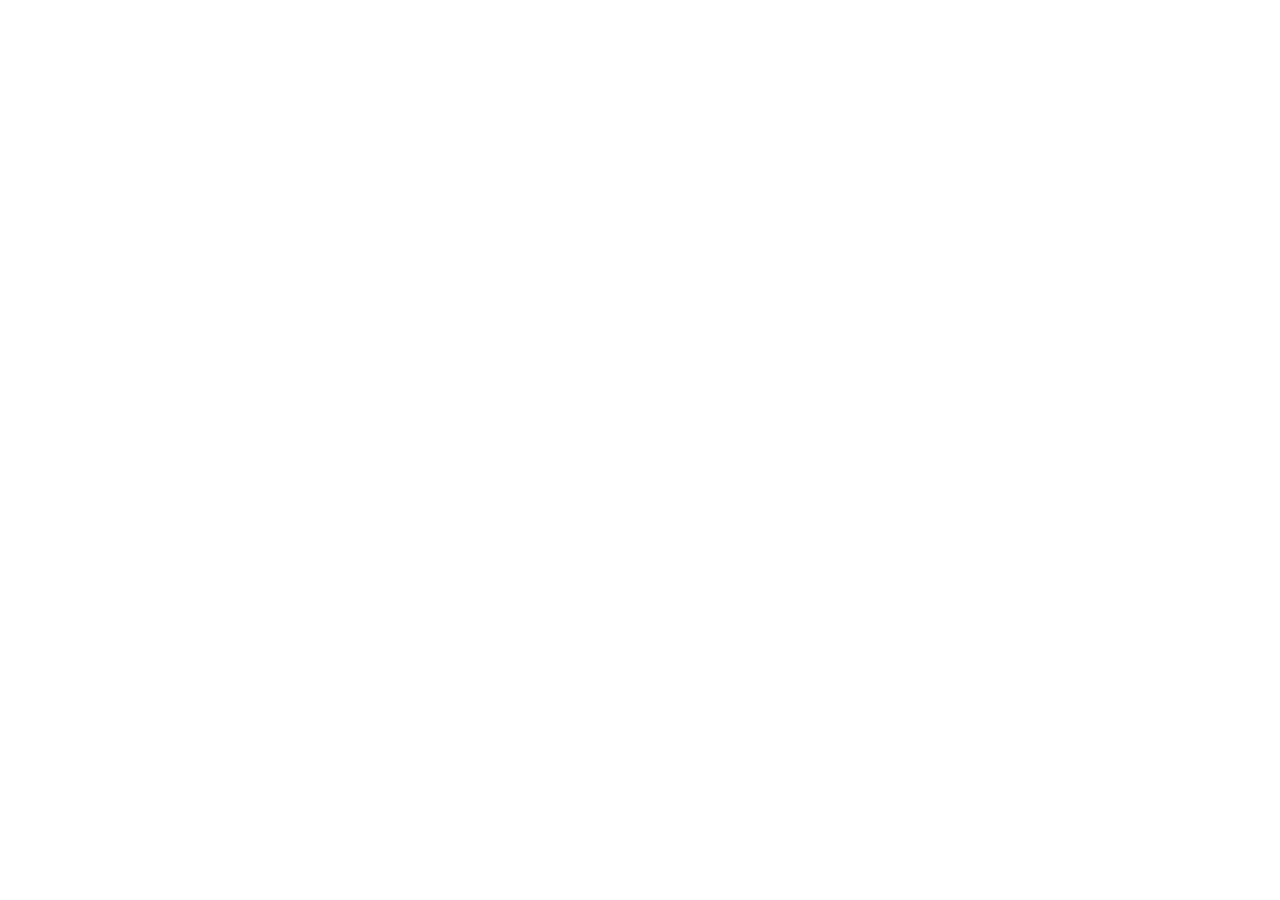
==== index.html @ cfd01f2a "いったんテスト" ====
<!doctype html><html lang="ja"><head><meta charset="utf-8"/><link rel="icon" href="/favicon.ico"/><meta name="viewport" content="width=device-width,initial-scale=1"/><meta name="theme-color" content="#000000"/><meta name="description" content="Web site created using create-react-app"/><link rel="apple-touch-icon" href="/logo192.png"/><link rel="manifest" href="/manifest.json"/><title>s20024's Portfolio</title><script defer="defer" src="/static/js/main.b7b68384.js"></script><link href="/static/css/main.58462fbc.css" rel="stylesheet"></head><body><noscript>You need to enable JavaScript to run this app.</noscript><div id="root"></div></body></html>
---- static/css/main.58462fbc.css ----
/*! normalize.css v8.0.1 | MIT License | github.com/necolas/normalize.css */html{-webkit-text-size-adjust:100%;line-height:1.15}body{margin:0}main{display:block}h1{font-size:2em;margin:.67em 0}hr{box-sizing:initial;height:0;overflow:visible}pre{font-family:monospace,monospace;font-size:1em}a{background-color:initial}abbr[title]{border-bottom:none;text-decoration:underline;-webkit-text-decoration:underline dotted;text-decoration:underline dotted}b,strong{font-weight:bolder}code,kbd,samp{font-family:monospace,monospace;font-size:1em}small{font-size:80%}sub,sup{font-size:75%;line-height:0;position:relative;vertical-align:initial}sub{bottom:-.25em}sup{top:-.5em}img{border-style:none}button,input,optgroup,select,textarea{font-family:inherit;font-size:100%;line-height:1.15;margin:0}button,input{overflow:visible}button,select{text-transform:none}[type=button],[type=reset],[type=submit],button{-webkit-appearance:button}[type=button]::-moz-focus-inner,[type=reset]::-moz-focus-inner,[type=submit]::-moz-focus-inner,button::-moz-focus-inner{border-style:none;padding:0}[type=button]:-moz-focusring,[type=reset]:-moz-focusring,[type=submit]:-moz-focusring,button:-moz-focusring{outline:1px dotted ButtonText}fieldset{padding:.35em .75em .625em}legend{box-sizing:border-box;color:inherit;display:table;max-width:100%;padding:0;white-space:normal}progress{vertical-align:initial}textarea{overflow:auto}[type=checkbox],[type=radio]{box-sizing:border-box;padding:0}[type=number]::-webkit-inner-spin-button,[type=number]::-webkit-outer-spin-button{height:auto}[type=search]{-webkit-appearance:textfield;outline-offset:-2px}[type=search]::-webkit-search-decoration{-webkit-appearance:none}::-webkit-file-upload-button{-webkit-appearance:button;font:inherit}details{display:block}summary{display:list-item}[hidden],template{display:none}
/*# sourceMappingURL=main.58462fbc.css.map*/
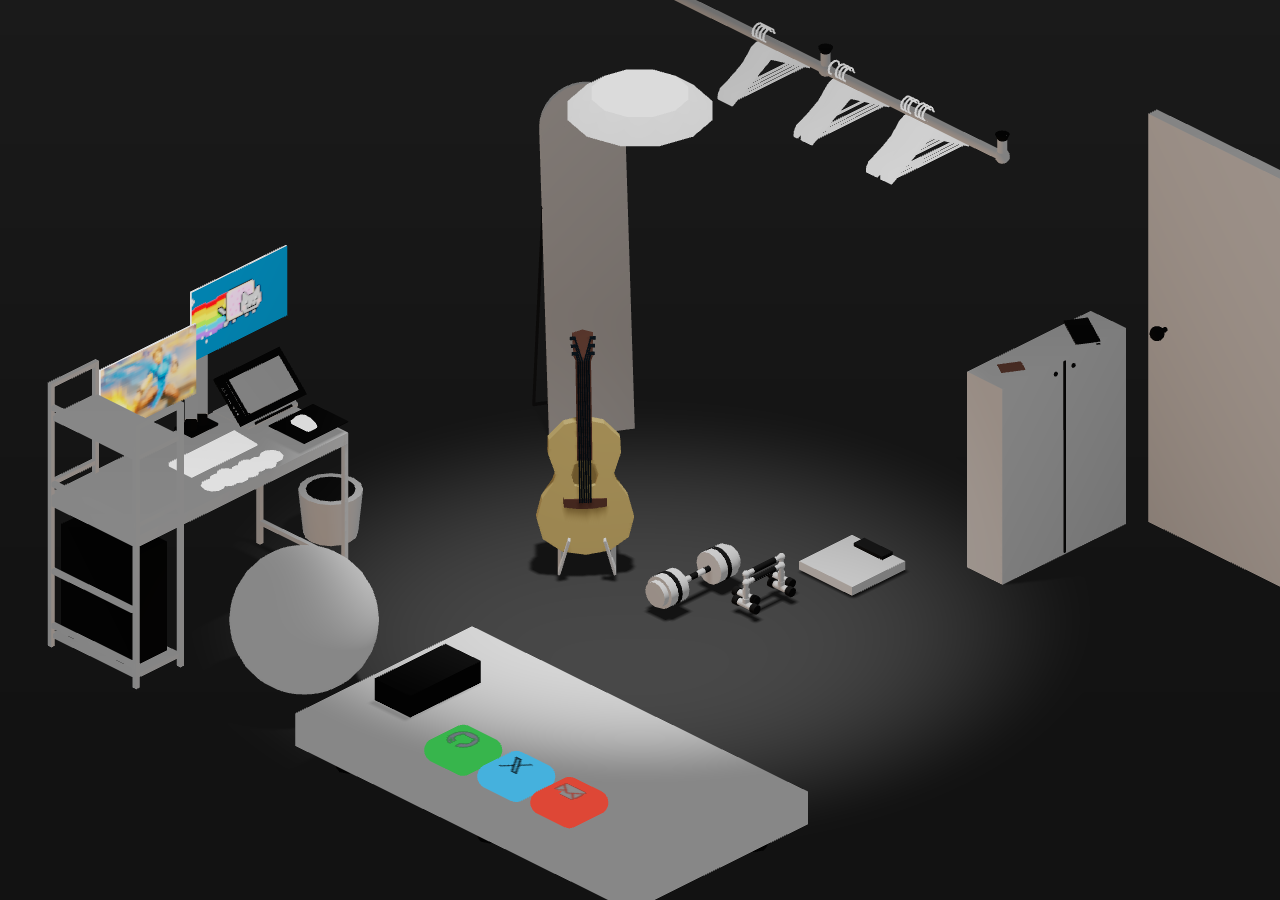
==== commit 45185e79: "v0.0.2" ====
--- a/index.html
+++ b/index.html
@@ -1 +1 @@
-<!doctype html><html lang="ja"><head><meta charset="utf-8"/><link rel="icon" href="/favicon.ico"/><meta name="viewport" content="width=device-width,initial-scale=1"/><meta name="theme-color" content="#000000"/><meta name="description" content="Web site created using create-react-app"/><link rel="apple-touch-icon" href="/logo192.png"/><link rel="manifest" href="/manifest.json"/><title>s20024's Portfolio</title><script defer="defer" src="/static/js/main.b7b68384.js"></script><link href="/static/css/main.58462fbc.css" rel="stylesheet"></head><body><noscript>You need to enable JavaScript to run this app.</noscript><div id="root"></div></body></html>+<!doctype html><html lang="ja"><head><meta charset="utf-8"/><link rel="icon" href="/favicon.ico"/><meta name="viewport" content="width=device-width,initial-scale=1"/><meta name="theme-color" content="#000000"/><meta name="description" content="Web site created using create-react-app"/><link rel="apple-touch-icon" href="/logo192.png"/><link rel="manifest" href="/manifest.json"/><title>s20024's Portfolio</title><script defer="defer" src="/static/js/main.1c55d659.js"></script><link href="/static/css/main.58462fbc.css" rel="stylesheet"></head><body><noscript>You need to enable JavaScript to run this app.</noscript><div id="root"></div></body></html>
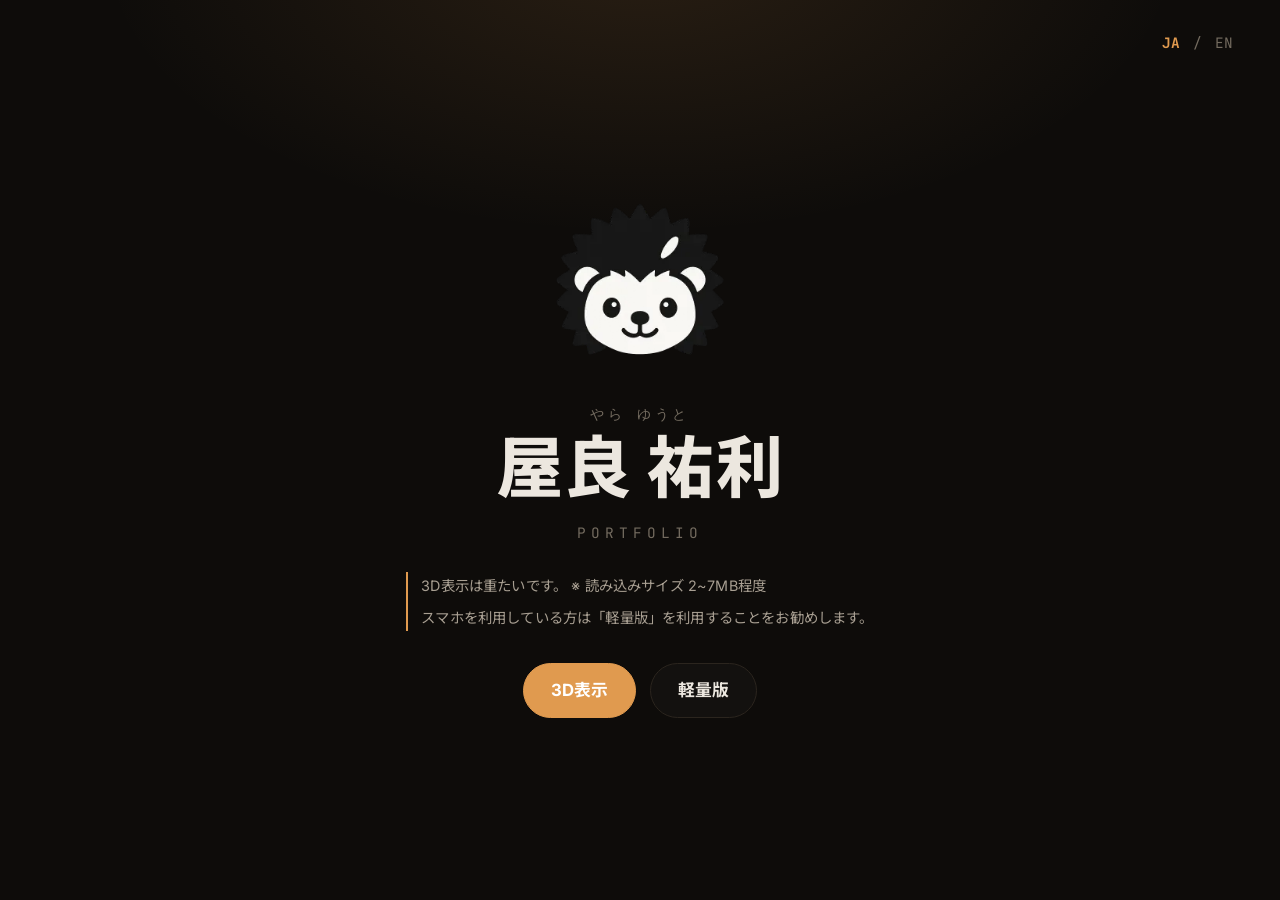
==== commit d52f19a2: "deploy: s20024/Portfolio2026@ee86e63b4f01a3f126284ee974b354e1cebd2ee0" ====
--- a/index.html
+++ b/index.html
@@ -1 +1,13 @@
-<!doctype html><html lang="ja"><head><meta charset="utf-8"/><link rel="icon" href="/favicon.ico"/><meta name="viewport" content="width=device-width,initial-scale=1"/><meta name="theme-color" content="#000000"/><meta name="description" content="Web site created using create-react-app"/><link rel="apple-touch-icon" href="/logo192.png"/><link rel="manifest" href="/manifest.json"/><title>s20024's Portfolio</title><script defer="defer" src="/static/js/main.1c55d659.js"></script><link href="/static/css/main.58462fbc.css" rel="stylesheet"></head><body><noscript>You need to enable JavaScript to run this app.</noscript><div id="root"></div></body></html>+<!DOCTYPE html><html lang="ja"><head><meta charset="utf-8"><meta name="viewport" content="width=device-width, initial-scale=1"><link rel="icon" type="image/x-icon" href="/favicon.ico"><meta name="generator" content="Astro v7.0.4"><script>(function(){const GA_MEASUREMENT_ID = "G-TSTMLZY6LG";
+
+  window.dataLayer = window.dataLayer || [];
+  function gtag() {
+    dataLayer.push(arguments);
+  }
+  gtag('js', new Date());
+  gtag('config', GA_MEASUREMENT_ID);
+})();</script><script async src="https://www.googletagmanager.com/gtag/js?id=G-TSTMLZY6LG"></script><link rel="preconnect" href="https://fonts.googleapis.com"><link rel="preconnect" href="https://fonts.gstatic.com" crossorigin><link rel="stylesheet" href="https://fonts.googleapis.com/css2?family=Inter:wght@400;500;600;700&family=JetBrains+Mono:wght@400;600&family=Noto+Sans+JP:wght@400;500;700;900&family=Klee+One:wght@400;600&family=Shippori+Mincho:wght@500;600;700&display=swap"><title>屋良 祐利｜Portfolio</title><meta name="description" content="プログラマー（実務）歴3年のフロントエンドエンジニア。Vue / Laravel を軸に、フロント・バック・インフラ提案まで横断して開発してきました。気になった技術は仕事外でもまず触って深掘りするタイプです。"><link rel="canonical" href="https://portfolio.s20024.com/"><link rel="alternate" hreflang="ja" href="https://portfolio.s20024.com/"><link rel="alternate" hreflang="en" href="https://portfolio.s20024.com/en/"><link rel="alternate" hreflang="x-default" href="https://portfolio.s20024.com/"><meta property="og:type" content="website"><meta property="og:title" content="屋良 祐利｜Portfolio"><meta property="og:description" content="プログラマー（実務）歴3年のフロントエンドエンジニア。Vue / Laravel を軸に、フロント・バック・インフラ提案まで横断して開発してきました。気になった技術は仕事外でもまず触って深掘りするタイプです。"><meta property="og:url" content="https://portfolio.s20024.com/"><meta property="og:locale" content="ja_JP"><meta property="og:locale:alternate" content="en_US"><meta name="twitter:card" content="summary_large_image"><script type="application/ld+json">{"@context":"https://schema.org","@type":"Person","name":"屋良 祐利","alternateName":"やら ゆうと","jobTitle":"Frontend / Fullstack Engineer","description":"プログラマー（実務）歴3年のフロントエンドエンジニア。Vue / Laravel を軸に、フロント・バック・インフラ提案まで横断して開発してきました。気になった技術は仕事外でもまず触って深掘りするタイプです。","url":"https://portfolio.s20024.com/","sameAs":["https://github.com/s20024","https://x.com/s20024itcollege"],"knowsAbout":["Webバックエンド開発","クラウドインフラ","AI/LLM ツール活用"]}</script><link rel="stylesheet" href="/_astro/Layout.CjSPL-6r.css"><style>.gate[data-astro-cid-ba372snk]{--surface:#ffffff05;z-index:30;padding:var(--gutter);color:var(--text);background:radial-gradient(900px 480px at 50% -6%, color-mix(in srgb, var(--accent) 13%, transparent), transparent 60%), var(--bg);transition:opacity .5s var(--ease), visibility .5s var(--ease);display:grid;position:fixed;inset:0;overflow-y:auto}.gate__avatar[data-astro-cid-ba372snk]{justify-content:center;margin-bottom:1.5rem;display:flex}.gate__icon[data-astro-cid-ba372snk]{width:150px;height:150px}@media (width>=768px){.gate__icon[data-astro-cid-ba372snk]{width:200px;height:200px}}.gate--hidden[data-astro-cid-ba372snk]{opacity:0;visibility:hidden;pointer-events:none}.gate__lang[data-astro-cid-ba372snk]{top:clamp(1rem,3vw,1.75rem);right:var(--gutter);font-family:var(--font-mono);font-size:var(--step--1);align-items:center;gap:.4rem;display:flex;position:fixed}.gate__langbtn[data-astro-cid-ba372snk]{color:var(--text-faint);transition:color .2s var(--ease);border-radius:6px;padding:.2em .45em}.gate__langbtn[data-astro-cid-ba372snk]:hover{color:var(--text-muted)}.gate__langbtn[data-astro-cid-ba372snk].is-active{color:var(--accent);font-weight:700}.gate__langsep[data-astro-cid-ba372snk]{color:var(--text-faint)}.gate__inner[data-astro-cid-ba372snk]{text-align:center;max-width:580px;margin:auto}.gate__kicker[data-astro-cid-ba372snk]{font-family:var(--font-mono);font-size:var(--step--1);letter-spacing:.34em;color:var(--text-faint);margin-top:1rem}.gate__name[data-astro-cid-ba372snk]{font-size:var(--step-4);letter-spacing:.02em;font-weight:800;line-height:1.1}.gate__kana[data-astro-cid-ba372snk]{font-family:var(--font-mono);font-size:var(--step--1);letter-spacing:.24em;color:var(--text-faint);margin-bottom:.55rem;font-weight:400;display:block}.gate__note[data-astro-cid-ba372snk]{text-align:left;border-left:2px solid var(--accent);font-size:var(--step--1);margin-top:1.7rem;padding-left:.9em;line-height:1.9}.gate__note[data-astro-cid-ba372snk] p[data-astro-cid-ba372snk]+p[data-astro-cid-ba372snk]{margin-top:.3em}.gate__choices[data-astro-cid-ba372snk]{flex-wrap:wrap;justify-content:center;align-items:center;gap:.9rem;margin-top:2rem;display:flex}.gate__choice[data-astro-cid-ba372snk]{border:1px solid var(--border);background:var(--surface);color:inherit;cursor:pointer;font:inherit;font-size:var(--step-0);transition:border-color .2s var(--ease), transform .2s var(--ease);border-radius:999px;justify-content:center;align-items:center;padding:.72em 1.6em;font-weight:700;display:inline-flex}.gate__choice[data-astro-cid-ba372snk]:hover{border-color:var(--accent);transform:translateY(-2px)}.gate__choice--primary[data-astro-cid-ba372snk]{border-color:var(--accent);background:var(--accent);color:#fff}@media (width<=480px){.gate__choices[data-astro-cid-ba372snk]{flex-direction:column;gap:.75rem}.gate__choice[data-astro-cid-ba372snk]{width:100%;max-width:300px}}@media (pointer:coarse){.gate__choice--light[data-astro-cid-ba372snk]{border-color:var(--accent);background:var(--accent);color:#fff;order:-1}.gate__choice--3d[data-astro-cid-ba372snk]{border-color:var(--border);background:var(--surface);color:inherit}}@media (height<=500px) and (orientation:landscape){.gate[data-astro-cid-ba372snk]{padding-block:.75rem}.gate__icon[data-astro-cid-ba372snk]{width:88px;height:88px}.gate__avatar[data-astro-cid-ba372snk]{margin-bottom:.5rem}.gate__name[data-astro-cid-ba372snk]{font-size:var(--step-3)}.gate__kana[data-astro-cid-ba372snk]{margin-bottom:.3rem}.gate__kicker[data-astro-cid-ba372snk]{margin-top:.3rem}.gate__note[data-astro-cid-ba372snk]{margin-top:.85rem;line-height:1.6}.gate__choices[data-astro-cid-ba372snk]{margin-top:.85rem}}
+</style><link rel="stylesheet" href="/_astro/DeskExperience.DOPMoVwW.css"><style>._hint_agoml_4{z-index:90;text-align:center;background:radial-gradient(560px 300px at 50% -6%, color-mix(in srgb, var(--accent) 13%, transparent), transparent 60%), var(--bg);color:var(--text-muted);flex-direction:column;justify-content:center;align-items:center;gap:20px;padding:24px;font-family:Noto Sans JP,-apple-system,Segoe UI,Hiragino Kaku Gothic ProN,sans-serif;display:none;position:fixed;inset:0}@media (pointer:coarse) and (orientation:portrait){._hint_agoml_4{display:flex}}._hint__phone_agoml_35{width:128px;height:128px;color:var(--accent);animation:2.8s cubic-bezier(.45,0,.2,1) infinite _deskrotate-turn_agoml_1}._hint__text_agoml_42{color:var(--text);font-size:14px;line-height:1.9}._hint__dismiss_agoml_48{border:1px solid var(--border);color:var(--text-muted);font:inherit;cursor:pointer;background:0 0;border-radius:999px;margin-top:4px;padding:.55em 1.4em;font-size:12px}@keyframes _deskrotate-turn_agoml_1{0%{opacity:0;transform:rotate(0)}10%{opacity:1;transform:rotate(0)}25%{transform:rotate(0)}50%{transform:rotate(-90deg)}85%{opacity:1;transform:rotate(-90deg)}to{opacity:0;transform:rotate(-90deg)}}@media (prefers-reduced-motion:reduce){._hint__phone_agoml_35{animation:none;transform:rotate(-90deg)}}
+._loading_fiyn3_4{z-index:80;background:var(--bg);color:var(--text-faint);opacity:1;flex-direction:column;justify-content:center;align-items:center;gap:22px;font-family:Noto Sans JP,-apple-system,Segoe UI,Hiragino Kaku Gothic ProN,sans-serif;transition:opacity .4s;display:flex;position:fixed;inset:0}._loading--exiting_fiyn3_26{opacity:0}._icon_fiyn3_31{width:150px;height:150px;animation:2.8s ease-in-out infinite _deskloading-breathe_fiyn3_1}@media (width>=768px){._icon_fiyn3_31{width:200px;height:200px}}._label_fiyn3_44{letter-spacing:.34em;text-transform:uppercase;color:var(--text-faint);font-size:12px;font-weight:700}._bar_fiyn3_52{background:var(--border);border-radius:2px;width:220px;height:2px;position:relative;overflow:hidden}._bar__fill_fiyn3_60{background:var(--accent);will-change:width;border-radius:2px;height:100%}._pct_fiyn3_69{letter-spacing:.1em;color:var(--text-muted);font-variant-numeric:tabular-nums;font-size:11px}@keyframes _deskloading-breathe_fiyn3_1{0%,to{opacity:1;transform:scale(1)}50%{opacity:.85;transform:scale(1.04)}}@media (prefers-reduced-motion:reduce){._icon_fiyn3_31{animation:none}}
+</style><link rel="stylesheet" href="/_astro/VSCode.BHbr7WfM.css"><link rel="stylesheet" href="/_astro/iPad.CfVfkF3E.css"><style>._phone_5zxvj_5{color:#fff;background:#000;width:100%;height:100%;font-family:-apple-system,SF Pro Text,Segoe UI,Zen Kaku Gothic New,Noto Sans JP,sans-serif;position:relative;overflow:hidden;container-type:size}._phone__notch_5zxvj_17{z-index:3;background:#000;border-radius:99cqmin;width:34cqmin;height:3.4cqmin;position:absolute;top:1.6cqmin;left:50%;transform:translate(-50%);box-shadow:0 0 0 .26cqmin #1c1c1e}._phone__statusbar_5zxvj_29{z-index:2;justify-content:space-between;align-items:center;padding:0 6.5cqmin;font-size:3cqmin;font-weight:600;display:flex;position:absolute;top:2.1cqmin;left:0;right:0}._phone__clock_5zxvj_42{font-variant-numeric:tabular-nums;letter-spacing:.03em}._phone__glyphs_5zxvj_46{opacity:.92;align-items:center;gap:1.7cqmin;display:flex}._phone__staticon_5zxvj_52{width:auto;height:3cqmin;display:block}._phone__scroll_5zxvj_59{flex-direction:column;padding:18.5cqmin 5.1cqmin 6cqmin;display:flex;position:absolute;inset:0;overflow-y:auto}._phone__title_5zxvj_69{letter-spacing:-.02em;color:#fff;margin:0;font-size:8.7cqmin;font-weight:800}._phone__card_5zxvj_78{background:#1c1c1e;border-radius:3.6cqmin;align-items:center;gap:4.1cqmin;margin-top:5.6cqmin;padding:4.6cqmin;display:flex}._phone__avatar_5zxvj_87{object-fit:cover;border-radius:50%;flex:none;width:18.5cqmin;height:18.5cqmin}._phone__whois_5zxvj_94{min-width:0}._phone__name_5zxvj_97{color:#fff;font-size:5.1cqmin;font-weight:700}._phone__id_5zxvj_102{color:#8a8a8e;margin-top:.8cqmin;font-size:3.3cqmin}._phone__sect_5zxvj_108{letter-spacing:.04em;text-transform:uppercase;color:#8a8a8e;margin-top:7.2cqmin;padding:0 4.1cqmin 2cqmin;font-size:3.3cqmin}._phone__group_5zxvj_118{background:#1c1c1e;border-radius:3.6cqmin;overflow:hidden}._phone__row_5zxvj_123{color:inherit;align-items:center;gap:3.6cqmin;padding:3.6cqmin 4.1cqmin;text-decoration:none;transition:background .15s;display:flex;position:relative}._phone__row_5zxvj_123:hover{background:#2c2c2e}._phone__row_5zxvj_123+._phone__row_5zxvj_123:before{content:"";background:#2c2c2e;height:.26cqmin;position:absolute;top:0;left:15.9cqmin;right:0}._phone__rowicon_5zxvj_146{background:#fff;border-radius:2.1cqmin;flex:none;justify-content:center;align-items:center;width:8.2cqmin;height:8.2cqmin;display:flex}._phone__rowlabel_5zxvj_156{color:#fff;white-space:nowrap;font-size:4.1cqmin}._phone__rowdetail_5zxvj_161{text-overflow:ellipsis;white-space:nowrap;color:#8a8a8e;min-width:0;margin-left:auto;font-size:3.3cqmin;overflow:hidden}._phone__rowchevron_5zxvj_170{color:#48484c;flex:none;font-size:4.1cqmin}._phone__about_5zxvj_177{white-space:pre-line;color:#d0d0d4;background:#1c1c1e;border-radius:3.6cqmin;padding:4.1cqmin;font-size:3.6cqmin;line-height:1.8}._phone__foot_5zxvj_188{text-align:center;color:#5c5c62;margin:auto 0 0;padding-top:6cqmin;font-size:3.1cqmin}._phone__indicator_5zxvj_197{z-index:3;background:#ffffff80;border-radius:99cqmin;width:30cqmin;height:1cqmin;position:absolute;bottom:1.6cqmin;left:50%;transform:translate(-50%)}
+</style></head><body><style>astro-island,astro-slot,astro-static-slot{display:contents}</style><script>(()=>{var e=async t=>{await(await t())()};(self.Astro||(self.Astro={})).only=e;window.dispatchEvent(new Event("astro:only"));})();</script><script>(()=>{var g=Object.defineProperty;var w=(c,s,d)=>s in c?g(c,s,{enumerable:!0,configurable:!0,writable:!0,value:d}):c[s]=d;var l=(c,s,d)=>w(c,typeof s!="symbol"?s+"":s,d);var E=new Set(["__proto__","constructor","prototype"]);{let c={0:t=>y(t),1:t=>d(t),2:t=>new RegExp(t),3:t=>new Date(t),4:t=>new Map(d(t)),5:t=>new Set(d(t)),6:t=>BigInt(t),7:t=>new URL(t),8:t=>new Uint8Array(t),9:t=>new Uint16Array(t),10:t=>new Uint32Array(t),11:t=>Number.POSITIVE_INFINITY*t},s=t=>{let[p,e]=t;return p in c?c[p](e):void 0},d=t=>t.map(s),y=t=>typeof t!="object"||t===null?t:Object.fromEntries(Object.entries(t).map(([p,e])=>[p,s(e)]));class f extends HTMLElement{constructor(){super(...arguments);l(this,"Component");l(this,"hydrator");l(this,"hydrate",async()=>{var b;if(!this.hydrator||!this.isConnected)return;let e=(b=this.parentElement)==null?void 0:b.closest("astro-island[ssr]");if(e){e.addEventListener("astro:hydrate",this.hydrate,{once:!0});return}let n=this.querySelectorAll("astro-slot"),r={},i=this.querySelectorAll("template[data-astro-template]");for(let o of i){let a=o.closest(this.tagName);a!=null&&a.isSameNode(this)&&(r[o.getAttribute("data-astro-template")||"default"]=o.innerHTML,o.remove())}for(let o of n){let a=o.closest(this.tagName);a!=null&&a.isSameNode(this)&&(r[o.getAttribute("name")||"default"]=o.innerHTML)}let u;try{u=this.hasAttribute("props")?y(JSON.parse(this.getAttribute("props"))):{}}catch(o){let a=this.getAttribute("component-url")||"<unknown>",v=this.getAttribute("component-export");throw v&&(a+=` (export ${v})`),console.error(`[hydrate] Error parsing props for component ${a}`,this.getAttribute("props"),o),o}let h;await this.hydrator(this)(this.Component,u,r,{client:this.getAttribute("client")}),this.removeAttribute("ssr"),this.dispatchEvent(new CustomEvent("astro:hydrate"))});l(this,"unmount",()=>{this.isConnected||this.dispatchEvent(new CustomEvent("astro:unmount"))})}disconnectedCallback(){document.removeEventListener("astro:after-swap",this.unmount),document.addEventListener("astro:after-swap",this.unmount,{once:!0})}connectedCallback(){if(!this.hasAttribute("await-children")||document.readyState==="interactive"||document.readyState==="complete")this.childrenConnectedCallback();else{let e=()=>{document.removeEventListener("DOMContentLoaded",e),n.disconnect(),this.childrenConnectedCallback()},n=new MutationObserver(()=>{var r;((r=this.lastChild)==null?void 0:r.nodeType)===Node.COMMENT_NODE&&this.lastChild.nodeValue==="astro:end"&&(this.lastChild.remove(),e())});n.observe(this,{childList:!0}),document.addEventListener("DOMContentLoaded",e)}}async childrenConnectedCallback(){let e=this.getAttribute("before-hydration-url");e&&await import(e),this.start()}getRetryImportUrl(e){let n=new URL(e,document.baseURI),r=`astro-retry=${Date.now()}`,i=n.hash.replace(/^#/,"");return n.hash=i?`${i}&${r}`:r,n.toString()}async importWithRetry(e){try{return await import(e)}catch(n){return await new Promise(r=>setTimeout(r,1e3)),import(this.getRetryImportUrl(e))}}handleHydrationError(e){let n=this.getAttribute("component-url"),r=new CustomEvent("astro:hydration-error",{cancelable:!0,bubbles:!0,composed:!0,detail:{error:e,componentUrl:n}});this.dispatchEvent(r)&&console.error(`[astro-island] Error hydrating ${n}`,e)}async start(){let e=JSON.parse(this.getAttribute("opts")),n=this.getAttribute("client");if(Astro[n]===void 0){window.addEventListener(`astro:${n}`,()=>this.start(),{once:!0});return}try{await Astro[n](async()=>{let r=this.getAttribute("renderer-url");try{let[i,{default:u}]=await Promise.all([this.importWithRetry(this.getAttribute("component-url")),r?this.importWithRetry(r):Promise.resolve({default:()=>()=>{}})]),h=this.getAttribute("component-export")||"default";if(h.includes(".")){this.Component=i;for(let m of h.split(".")){if(E.has(m)||!this.Component||typeof this.Component!="object"&&typeof this.Component!="function"||!Object.hasOwn(this.Component,m))throw new Error(`Invalid component export path: ${h}`);this.Component=this.Component[m]}}else{if(E.has(h))throw new Error(`Invalid component export path: ${h}`);this.Component=i[h]}return this.hydrator=u,this.hydrate}catch(i){return this.handleHydrationError(i),()=>{}}},e,this)}catch(r){this.handleHydrationError(r)}}attributeChangedCallback(){this.hydrate()}}l(f,"observedAttributes",["props"]),customElements.get("astro-island")||customElements.define("astro-island",f)}})();</script><astro-island uid="Z5MbS9" component-url="/_astro/DeskLauncher.BhEnQc1e.js" component-export="default" renderer-url="/_astro/client.DJ-LzH56.js" props="{&quot;locale&quot;:[0,&quot;ja&quot;],&quot;data-astro-cid-ba372snk&quot;:[0,true]}" ssr client="only" opts="{&quot;name&quot;:&quot;DeskLauncher&quot;,&quot;value&quot;:&quot;react&quot;}"></astro-island><div class="gate" role="dialog" aria-modal="true" aria-label="表示方法の選択" data-astro-cid-ba372snk><nav class="gate__lang" aria-label="言語 / Language" data-astro-cid-ba372snk><a class="gate__langbtn is-active" href="/" aria-current="true" data-astro-cid-ba372snk>JA</a><span class="gate__langsep" aria-hidden="true" data-astro-cid-ba372snk>/</span><a class="gate__langbtn" href="/en/" data-astro-cid-ba372snk>EN</a></nav><div class="gate__inner" data-astro-cid-ba372snk><div class="gate__avatar" aria-hidden="true" data-astro-cid-ba372snk><img class="gate__icon" src="/images/profile@256.webp" srcset="/images/profile@256.webp 256w, /images/profile@512.webp 512w" sizes="((max-height: 500px) and (orientation: landscape)) 88px, (min-width: 768px) 200px, 150px" alt="" width="150" height="150" data-astro-cid-ba372snk></div><h1 class="gate__name" data-astro-cid-ba372snk><span class="gate__kana" data-astro-cid-ba372snk>やら ゆうと</span>屋良 祐利</h1><p class="gate__kicker" data-astro-cid-ba372snk>PORTFOLIO</p><div class="gate__note muted" data-astro-cid-ba372snk><p data-astro-cid-ba372snk>3D表示は重たいです。 ※ 読み込みサイズ 2~7MB程度</p><p data-astro-cid-ba372snk>スマホを利用している方は「軽量版」を利用することをお勧めします。</p></div><div class="gate__choices" data-astro-cid-ba372snk><button type="button" class="gate__choice gate__choice--3d gate__choice--primary" data-action="enter3d" data-astro-cid-ba372snk>3D表示</button><a class="gate__choice gate__choice--light" href="/light/" data-astro-cid-ba372snk>軽量版</a></div></div></div><script type="module">var e=document.querySelector(`.gate`),t=document.querySelector(`[data-action="enter3d"]`);t?.addEventListener(`click`,()=>{t.disabled=!0,e?.classList.add(`gate--hidden`),window.deskEnterRequested=!0,window.dispatchEvent(new CustomEvent(`desk:enter`))});</script></body></html>
--- a/_astro/Layout.CjSPL-6r.css
+++ b/_astro/Layout.CjSPL-6r.css
@@ -0,0 +1 @@
+:root{--bg:#0e0c0a;--bg-elev:#14110e;--surface:#191512;--surface-2:#211c17;--border:#2b251e;--border-strong:#443a2c;--text:#ece7df;--text-muted:#a89f92;--text-faint:#736b5f;--accent:#e09a4f;--accent-soft:#f0bd80;--accent-contrast:#14100a;--accent-glow:#e09a4f59;--ok:#a9c47e;--font-sans:"Inter", system-ui, -apple-system, "Segoe UI", "Hiragino Kaku Gothic ProN", "Noto Sans JP", sans-serif;--font-mono:"JetBrains Mono", ui-monospace, "SFMono-Regular", "Cascadia Code", monospace;--font-serif:"Shippori Mincho", "Hiragino Mincho ProN", "Yu Mincho", serif;--step--1:clamp(.8rem, .75rem + .2vw, .9rem);--step-0:clamp(.95rem, .9rem + .25vw, 1.05rem);--step-1:clamp(1.15rem, 1.05rem + .5vw, 1.35rem);--step-2:clamp(1.4rem, 1.2rem + 1vw, 1.9rem);--step-3:clamp(1.9rem, 1.5rem + 2vw, 2.8rem);--step-4:clamp(2.6rem, 1.9rem + 3.4vw, 4.2rem);--container:1080px;--gutter:clamp(1.1rem, 4vw, 2.5rem);--section-gap:clamp(4rem, 9vw, 7rem);--radius:14px;--radius-sm:9px;--radius-lg:22px;--shadow:0 10px 30px -12px #0009;--shadow-glow:0 0 0 1px var(--border), 0 18px 40px -20px var(--accent-glow);--ease:cubic-bezier(.22, 1, .36, 1)}*,:before,:after{box-sizing:border-box}*{margin:0}html{scroll-behavior:smooth;-webkit-text-size-adjust:100%}body{background:var(--bg);min-height:100vh;color:var(--text);font-family:var(--font-sans);font-size:var(--step-0);letter-spacing:.01em;-webkit-font-smoothing:antialiased;text-rendering:optimizelegibility;line-height:1.7}img,picture,canvas,svg{max-width:100%;display:block}a{color:inherit;text-decoration:none}h1,h2,h3,h4{letter-spacing:-.01em;font-weight:700;line-height:1.2}:focus-visible{outline:2px solid var(--accent);outline-offset:3px;border-radius:4px}::selection{background:var(--accent);color:var(--accent-contrast)}:root{scrollbar-width:thin;scrollbar-color:var(--border-strong) transparent}::-webkit-scrollbar{width:8px;height:8px}::-webkit-scrollbar-thumb{background:var(--border-strong);border-radius:4px}::-webkit-scrollbar-thumb:hover{background:color-mix(in srgb, var(--accent) 45%, var(--border-strong))}::-webkit-scrollbar-track{background:0 0}@media (prefers-reduced-motion:reduce){html{scroll-behavior:auto}*,:before,:after{transition-duration:.001ms!important;animation-duration:.001ms!important}}.container{width:100%;max-width:var(--container);padding-inline:var(--gutter);margin-inline:auto}.section{padding-block:var(--section-gap)}main>.section+.section{border-top:1px solid var(--border)}.section__cols{grid-template-columns:auto 1fr;align-items:stretch;column-gap:clamp(1.75rem,6vw,4.5rem);display:grid}.section__head{flex-direction:column;align-items:center;gap:1rem;display:flex}.section__index{font-family:var(--font-serif);font-size:var(--step--1);color:var(--accent);letter-spacing:0}.section__title{writing-mode:vertical-rl;font-family:var(--font-serif);font-weight:600;font-size:var(--step-2);letter-spacing:.32em;line-height:1}.section__head:after{content:"";background:linear-gradient(to bottom, color-mix(in srgb, var(--accent) 70%, transparent), transparent);flex:1;width:1px;min-height:2.5rem}main>.section:nth-child(2n) .section__cols{grid-template-columns:1fr auto}main>.section:nth-child(2n) .section__head{order:2}@media (width<=640px){.section__cols{display:block}.section__head{flex-direction:row;align-items:center;margin-bottom:1.7rem}.section__title{writing-mode:horizontal-tb;letter-spacing:.22em}.section__head:after{background:linear-gradient(to right, color-mix(in srgb, var(--accent) 70%, transparent), transparent);width:auto;height:1px;min-height:0}}.eyebrow{font-family:var(--font-mono);font-size:var(--step--1);letter-spacing:.15em;text-transform:uppercase;color:var(--accent)}.muted{color:var(--text-muted)}.minihead:before{content:"";background:var(--accent);vertical-align:middle;width:1.1em;height:1px;margin-right:.6em;display:inline-block}.card{background:var(--surface);border:1px solid var(--border);border-radius:var(--radius);transition:border-color .3s var(--ease), transform .3s var(--ease), box-shadow .3s var(--ease);padding:clamp(1.1rem,3vw,1.6rem)}.card:hover{border-color:var(--border-strong);box-shadow:var(--shadow);transform:translateY(-3px)}.tag{font-size:var(--step--1);color:var(--accent-soft);border:1px solid color-mix(in srgb, var(--accent) 40%, var(--border));white-space:nowrap;border-radius:2px;align-items:center;gap:.35em;padding:.18em .65em;display:inline-flex}.btn{font-weight:600;font-size:var(--step-0);border-radius:var(--radius-sm);border:1px solid var(--border-strong);color:var(--text);background:var(--surface);cursor:pointer;transition:transform .2s var(--ease), border-color .2s var(--ease), background .2s var(--ease);align-items:center;gap:.5em;padding:.7em 1.3em;display:inline-flex}.btn:hover{border-color:var(--accent);transform:translateY(-2px)}.btn--primary{background:var(--accent);border-color:var(--accent);color:var(--accent-contrast)}.btn--primary:hover{box-shadow:0 12px 30px -12px var(--accent-glow)}
--- a/_astro/DeskExperience.DOPMoVwW.css
+++ b/_astro/DeskExperience.DOPMoVwW.css
@@ -0,0 +1 @@
+._hero_thza8_1{border-bottom:1px solid var(--border);background:radial-gradient(900px 480px at 50% -10%, color-mix(in srgb, var(--accent) 10%, transparent), transparent 60%);padding-block:clamp(4rem,10vw,7rem) clamp(3rem,8vw,5.5rem)}._hero__inner_thza8_11{text-align:center;flex-direction:column;align-items:center;display:flex}._hero__icon_thza8_19{width:150px;height:150px;margin-bottom:1.4rem}@media (width>=768px){._hero__icon_thza8_19{width:200px;height:200px}}._hero__name_thza8_32{font-family:var(--font-serif);font-weight:600;font-size:var(--step-4);letter-spacing:.06em;line-height:1.15}._hero__kana_thza8_40{font-family:var(--font-mono);font-size:var(--step--1);letter-spacing:.24em;color:var(--text-faint);margin-bottom:.6rem;font-weight:400;display:block}._hero__kicker_thza8_50{font-family:var(--font-mono);font-size:var(--step--1);letter-spacing:.34em;color:var(--accent-soft);margin-top:.9rem}._hero__cta_thza8_58{flex-wrap:wrap;justify-content:center;gap:.8rem;margin-top:2.2rem;display:flex}._about_18kgs_1{flex-direction:column;gap:clamp(2rem,5vw,2.8rem);display:flex}._about__summary_18kgs_7{font-size:var(--step-1);word-break:auto-phrase;line-height:2.1}._about__cols_18kgs_13{grid-template-columns:1fr 1fr;gap:clamp(1.6rem,4vw,3rem);display:grid}._about__subtitle_18kgs_19{font-family:var(--font-serif);font-weight:600;font-size:var(--step-0);letter-spacing:.18em;color:var(--text-muted);margin-bottom:1.1rem}._about__list_18kgs_28{flex-direction:column;gap:1.15rem;margin:0;padding:0;list-style:none;display:flex}._about__list_18kgs_28 li{border-left:1px solid color-mix(in srgb, var(--accent) 55%, var(--border-strong));flex-direction:column;gap:.25rem;padding-left:1.1rem;display:flex}._about__item-title_18kgs_45{font-weight:600}._about__item-note_18kgs_49{font-size:var(--step--1);line-height:1.9}._about__item-note--hand_18kgs_55{font-family:"Klee One", var(--font-sans)}@media (width<=700px){._about__cols_18kgs_13{grid-template-columns:1fr}}._skills__groups_jges5_2{flex-direction:column;gap:clamp(1.6rem,4vw,2.2rem);display:flex}._skills__label_jges5_8{font-family:var(--font-serif);font-weight:600;font-size:var(--step-0);letter-spacing:.14em;color:var(--text-muted);margin-bottom:.7rem}._skills__icons_jges5_17{flex-wrap:wrap;align-items:center;gap:.9rem;margin:0;padding:0;list-style:none;display:flex}._skills__icon_jges5_17{opacity:.92;width:auto;height:30px;display:block}._skills__icons--casual_jges5_34 ._skills__icon_jges5_17{height:20px}._skills__icon_jges5_17._is-dark_jges5_39{filter:invert(.92)}._skills__icon_jges5_17._is-dim_jges5_43{filter:drop-shadow(0 0 2px #ece7df8c)drop-shadow(0 0 6px #ece7df4d)}._skills__casual_jges5_47{flex-wrap:wrap;align-items:center;gap:.6rem;margin-top:.65rem;display:flex}._skills__casual-label_jges5_55{font-size:var(--step--1);color:var(--text-faint)}._skills__learning_jges5_60{border-top:1px solid var(--border);margin-top:2.4rem;padding-top:1.8rem}._skills__learning-title_jges5_66{font-family:var(--font-serif);font-weight:600;font-size:var(--step-0);letter-spacing:.18em;color:var(--text-muted);margin-bottom:1rem}._skills__learning-list_jges5_75{flex-wrap:wrap;gap:.5rem;padding:0;list-style:none;display:flex}._timeline_d3nd3_1{flex-direction:column;gap:clamp(2rem,5vw,2.8rem);margin:0;padding:0;list-style:none;display:flex}._timeline__item_d3nd3_11{border-left:1px solid color-mix(in srgb, var(--accent) 55%, var(--border-strong));padding-left:1.6rem}._timeline__meta_d3nd3_16{flex-wrap:wrap;align-items:baseline;gap:.9rem;display:flex}._timeline__period_d3nd3_23{font-family:var(--font-serif);font-size:var(--step-0);letter-spacing:.06em;color:var(--accent-soft)}._timeline__type_d3nd3_30{font-size:var(--step--1);color:var(--text-faint)}._timeline__role_d3nd3_35{font-family:var(--font-serif);font-weight:600;font-size:var(--step-1);letter-spacing:.03em;margin-top:.5rem}._timeline__desc_d3nd3_43{margin-top:.8rem;line-height:2}._education_d3nd3_48{border-top:1px solid var(--border);margin-top:3rem;padding-top:1.9rem}._education__title_d3nd3_54{font-family:var(--font-serif);font-weight:600;font-size:var(--step-0);letter-spacing:.18em;color:var(--text-muted);margin-bottom:1.1rem}._education__item_d3nd3_63{border-left:1px solid color-mix(in srgb, var(--accent) 55%, var(--border-strong));padding-left:1.6rem}._education__type_d3nd3_68{font-size:var(--step--1);color:var(--text-faint)}._education__name_d3nd3_73{font-family:var(--font-serif);font-size:var(--step-0);letter-spacing:.03em;margin:.4rem 0}._education__desc_d3nd3_80{font-size:var(--step--1);line-height:1.9}._works_1uddo_1{flex-direction:column;display:flex}._work_1uddo_1{padding-block:clamp(1.6rem,4vw,2.2rem)}._work_1uddo_1+._work_1uddo_1{border-top:1px solid var(--border)}._work--imaged_1uddo_16{grid-template-columns:minmax(0,1fr) minmax(240px,380px);align-items:start;gap:clamp(1.4rem,4vw,2.6rem);display:grid}._work__media_1uddo_23{border:1px solid var(--border);display:block}._work__shot_1uddo_28{filter:brightness(.92)saturate(.95);width:100%;height:auto;transition:filter .25s var(--ease);display:block}._work__media_1uddo_23:hover ._work__shot_1uddo_28{filter:brightness()saturate()}@media (width<=760px){._work--imaged_1uddo_16{display:block}._work__media_1uddo_23{margin-top:1.1rem}}._work__title_1uddo_52{flex-wrap:wrap;align-items:center;gap:.5rem 1rem;display:flex}._work__name_1uddo_59{font-family:var(--font-serif);font-weight:600;font-size:var(--step-2);letter-spacing:.03em}._work__desc_1uddo_66{margin-top:.7rem;line-height:2}._work__note_1uddo_71{font-size:var(--step--1);color:var(--text-faint);margin-top:.5rem}._work__endpoint_1uddo_78{font-size:var(--step--1);color:var(--text-faint);flex-direction:column;align-items:flex-start;gap:.25rem;margin-top:.7rem;display:flex}._work__endpoint-url_1uddo_88{font-family:var(--font-mono);color:var(--accent-soft);border:1px solid var(--border);user-select:all;word-break:break-all;border-radius:2px;padding:.25em .6em;font-size:.8rem}._work__tech_1uddo_101{flex-wrap:wrap;align-items:center;gap:.7rem;padding:0;list-style:none;display:flex}._work__tech-icon_1uddo_110{opacity:.9;width:auto;height:22px;display:block}._work__tech-icon_1uddo_110._is-dark_1uddo_118{filter:invert(.92)}._work__tech-icon_1uddo_110._is-dim_1uddo_123{filter:drop-shadow(0 0 2px #ece7df8c)drop-shadow(0 0 6px #ece7df4d)}._work__links_1uddo_127{gap:1.4rem;margin-top:1rem;display:flex}._work__link_1uddo_127{font-weight:600;font-size:var(--step--1);color:var(--accent-soft);border-bottom:1px solid color-mix(in srgb, var(--accent) 45%, transparent);transition:color .2s var(--ease), border-color .2s var(--ease);padding-bottom:.15em}._work__link_1uddo_127:hover{color:var(--accent);border-color:var(--accent)}._junks__intro_1v7ve_1{flex-wrap:wrap;align-items:baseline;gap:1rem 1.6rem;margin-bottom:1.6rem;display:flex}._junks__lead_1v7ve_10{font-family:"Klee One", var(--font-sans);color:var(--text-muted)}._junks__repo_1v7ve_15{font-family:var(--font-mono);font-size:var(--step--1);color:var(--accent-soft);transition:color .2s var(--ease)}._junks__repo_1v7ve_15:hover{color:var(--accent)}._junks__list_1v7ve_26{grid-template-columns:repeat(2,1fr);column-gap:clamp(1.5rem,4vw,3rem);margin:0;padding:0;list-style:none;display:grid}._junk_1v7ve_1{border-bottom:1px dotted color-mix(in srgb, var(--accent) 40%, var(--border-strong));transition:background .2s var(--ease);flex-direction:column;gap:.3rem;padding-block:.95rem;display:flex}._junk--imaged_1v7ve_45{grid-template-columns:118px 1fr;align-items:start;gap:.95rem;display:grid}._junk__thumb_1v7ve_52{aspect-ratio:16/9;object-fit:cover;border:1px solid var(--border);filter:brightness(.92)saturate(.95);width:100%;height:auto;transition:filter .25s var(--ease)}._junk_1v7ve_1:hover ._junk__thumb_1v7ve_52{filter:brightness()saturate()}._junk__text_1v7ve_66{flex-direction:column;gap:.3rem;display:flex}._junk_1v7ve_1:hover ._junk__name_1v7ve_72{color:var(--accent)}._junk__name_1v7ve_72{font-family:var(--font-serif);font-weight:600;font-size:var(--step-0);letter-spacing:.03em;color:var(--accent-soft);transition:color .2s var(--ease)}._junk__desc_1v7ve_85{font-size:var(--step--1);line-height:1.9}._junk__title_1v7ve_91{flex-wrap:wrap;align-items:center;gap:.25rem .6rem;display:flex}._junk__tech_1v7ve_98{flex-wrap:wrap;align-items:center;gap:.45rem;display:inline-flex}._junk__tech-icon_1v7ve_105{opacity:.9;width:auto;height:16px;display:block}._junk__tech-icon_1v7ve_105._is-dark_1v7ve_112{filter:invert(.92)}._junk__tech-icon_1v7ve_105._is-dim_1v7ve_116{filter:drop-shadow(0 0 2px #ece7df8c)drop-shadow(0 0 6px #ece7df4d)}@media (width<=700px){._junks__list_1v7ve_26{grid-template-columns:1fr}}._back-link_1diqj_1{top:clamp(.9rem,3vw,1.5rem);left:var(--gutter);z-index:20;font-family:var(--font-mono);font-size:var(--step--1);color:var(--accent-soft);border:1px solid var(--border);background:color-mix(in srgb, var(--bg) 55%, transparent);backdrop-filter:blur(6px);transition:color .2s var(--ease), border-color .2s var(--ease);border-radius:999px;padding:.4em .9em;position:fixed}._back-link_1diqj_1:hover{color:var(--accent);border-color:var(--accent)}
--- a/_astro/VSCode.BHbr7WfM.css
+++ b/_astro/VSCode.BHbr7WfM.css
@@ -0,0 +1 @@
+._titlebar_3o61e_5{user-select:none;background:#3c3c3c;border-bottom:1px solid #252526;flex:none;align-items:center;height:30px;display:flex;position:relative}._titlebar__left_3o61e_16{z-index:1;align-items:center;height:100%;display:flex}._titlebar__logo_3o61e_23{align-items:center;padding:0 8px 0 10px;display:flex}._titlebar__menu_3o61e_29{color:#ccc;cursor:default;white-space:nowrap;align-items:center;height:100%;padding:0 8px;font-size:12px;display:flex}._titlebar__menu_3o61e_29:hover{background:#ffffff14}._titlebar__spacer_3o61e_43{flex:1}._titlebar__controls_3o61e_47{z-index:1;align-items:stretch;height:100%;display:flex}._titlebar__caption_3o61e_55{color:#ccc;cursor:default;justify-content:center;align-items:center;width:46px;height:100%;display:flex}._titlebar__caption_3o61e_55:hover{background:#ffffff1a}._titlebar__caption--close_3o61e_67:hover{color:#fff;background:#e81123}._titlebar__title_3o61e_73{text-align:center;color:#ccc;pointer-events:none;font-size:12px;position:absolute;left:0;right:0}._editor_w6kqg_4{flex-direction:column;flex:1;min-width:0;min-height:0;display:flex}._editor__tabs_w6kqg_13{background:#252526;flex:none;align-items:stretch;height:36px;display:flex;overflow-x:auto}._editor__tab_w6kqg_13{cursor:pointer;white-space:nowrap;color:#969696;background:#2d2d2d;border-right:1px solid #1a1a1a;align-items:center;gap:8px;padding:0 15px;display:flex}._editor__tab--active_w6kqg_32{color:#fff;background:#1e1e1e;box-shadow:inset 0 2px #0a84ff}._editor__breadcrumb_w6kqg_39{color:#9d9d9d;background:#1e1e1e;border-bottom:1px solid #252526;flex:none;align-items:center;height:26px;padding:0 18px;font-size:12px;display:flex}._editor__split_w6kqg_52{background:#1e1e1e;flex:1;min-height:0;display:flex}._editor__source_w6kqg_59{background:#1e1e1e;min-width:0;overflow:auto}._editor__sash_w6kqg_64{cursor:ew-resize;z-index:20;background:#1e1e1e;flex:none;justify-content:center;align-items:stretch;width:7px;display:flex}._editor__sash-line_w6kqg_74{background:#2b2b2b;width:1px}._editor__sash-line--active_w6kqg_78{background:#007fd4}._editor__preview-pane_w6kqg_81{background:#1e1e1e;flex:1 1 0;min-width:0;overflow:auto}._editor__preview_w6kqg_81{color:#cfcfcf;-webkit-font-smoothing:antialiased;max-width:820px;padding:16px 30px 40px;font-size:14px}._editor__preview_w6kqg_81 h1,._editor__preview_w6kqg_81 h2,._editor__preview_w6kqg_81 h3,._editor__preview_w6kqg_81 h4,._editor__preview_w6kqg_81 h5,._editor__preview_w6kqg_81 h6{color:#fff;margin:18px 0 10px;font-weight:700;line-height:1.3}._editor__preview_w6kqg_81 h1{border-bottom:1px solid #333;padding-bottom:6px;font-size:1.6em}._editor__preview_w6kqg_81 h2{border-bottom:1px solid #333;padding-bottom:6px;font-size:1.28em}._editor__preview_w6kqg_81 h3{font-size:1.08em}._editor__preview_w6kqg_81 p{margin:9px 0;line-height:1.75}._editor__preview_w6kqg_81 ul,._editor__preview_w6kqg_81 ol{margin:8px 0;padding-left:22px}._editor__preview_w6kqg_81 li{margin:4px 0;line-height:1.65}._editor__preview_w6kqg_81 blockquote{color:#b6b6b6;border-left:3px solid #4daafc;margin:11px 0;padding:5px 14px}._editor__preview_w6kqg_81 blockquote p{margin:2px 0}._editor__preview_w6kqg_81 hr{border:none;border-top:1px solid #333;margin:18px 0}._editor__preview_w6kqg_81 a{color:#4daafc;text-decoration:none}._editor__preview_w6kqg_81 a:hover{text-decoration:underline}._editor__preview_w6kqg_81 strong{color:#fff}._editor__preview_w6kqg_81 img{border-radius:6px;max-width:100%}._editor__preview_w6kqg_81 code{color:#ce9178;background:#2d2d2d;border-radius:4px;padding:1px 6px;font-family:SF Mono,Menlo,Cascadia Code,Consolas,DejaVu Sans Mono,monospace;font-size:.92em}._editor__preview_w6kqg_81 pre{background:#252526;border:1px solid #333;border-radius:6px;margin:12px 0;padding:12px 14px;overflow-x:auto}._editor__preview_w6kqg_81 pre code{color:#d4d4d4;background:0 0;padding:0;font-size:13px}._editor__preview_w6kqg_81 table{border-collapse:collapse;margin:12px 0;display:block;overflow-x:auto}._editor__preview_w6kqg_81 th,._editor__preview_w6kqg_81 td{border:1px solid #3c3c3c;padding:6px 12px}._editor__preview_w6kqg_81 th{color:#fff;background:#252526}._terminal_12ot6_4{background:var(--t-bg,#1e1e1e);min-height:0;color:var(--t-fg,#ccc);flex-direction:column;flex:1;font-family:SF Mono,Menlo,Cascadia Code,Consolas,DejaVu Sans Mono,monospace;font-size:15px;line-height:1.5;display:flex}._terminal__body_12ot6_16{cursor:text;-webkit-font-smoothing:antialiased;flex-direction:column;flex:1;padding:8px 14px 12px;display:flex;overflow-y:auto}._terminal__line_12ot6_29{white-space:pre-wrap;word-break:break-word}._terminal__chips_12ot6_35{flex-wrap:wrap;align-items:center;gap:8px;margin:9px 0 6px;display:flex}._terminal__chips-label_12ot6_42{color:var(--t-grey);margin-right:2px}._terminal__chip_12ot6_35{cursor:pointer;border:1px solid var(--t-accent);color:var(--t-accent);border-radius:999px;padding:4px 12px;font-size:.9em}._terminal__prompt-line_12ot6_57{flex-wrap:wrap;align-items:flex-start;display:flex}._terminal__prompt-line--chat_12ot6_62{border-top:1px solid var(--t-border);border-bottom:1px solid var(--t-border);margin:auto -14px 0;padding:9px 14px}._terminal__prompt-line--hidden_12ot6_71{opacity:0;height:0;overflow:hidden}._terminal__prompt_12ot6_57{white-space:pre}._terminal__input_12ot6_79{min-width:80px;height:1.5em;min-height:1.5em;color:var(--t-fg,#ccc);font:inherit;resize:none;white-space:pre-wrap;word-break:break-word;caret-color:var(--t-fg,#ccc);background:0 0;border:none;outline:none;flex:120px;margin:0;padding:0;line-height:1.5;overflow:hidden}._statusbar_7n6pu_3{color:#fff;background:#007acc;flex:none;justify-content:space-between;align-items:center;height:24px;padding:0 13px;font-size:12px;display:flex}._statusbar__group_7n6pu_15{gap:15px;display:flex}._vscode_1wjlz_5{color:#ccc;scrollbar-color:auto;background:#1e1e1e;flex-direction:column;width:100%;height:100%;font-family:-apple-system,Segoe UI,Zen Kaku Gothic New,Noto Sans JP,sans-serif;font-size:13px;display:flex;position:relative;overflow:hidden}@supports not selector(::-webkit-scrollbar){._vscode_1wjlz_5{scrollbar-color:#79797980 transparent}}._vscode_1wjlz_5 ::-webkit-scrollbar{width:14px;height:14px}._vscode_1wjlz_5 ::-webkit-scrollbar-track{background:0 0}._vscode_1wjlz_5 ::-webkit-scrollbar-thumb{background:#79797966 padding-box padding-box;border:3px solid #0000}._vscode_1wjlz_5 ::-webkit-scrollbar-thumb:hover{background:#646464b3 padding-box padding-box;border:3px solid #0000}._vscode_1wjlz_5 ::-webkit-scrollbar-corner{background:0 0}._vscode__main_1wjlz_56{flex-direction:column;flex:1;min-width:0;min-height:0;display:flex}._panel_1wjlz_65{background:#181818;border-top:1px solid #2b2b2b;flex-direction:column;flex:none;min-height:0;display:flex;position:relative}._panel__resize_1wjlz_75{cursor:ns-resize;z-index:20;align-items:center;height:7px;display:flex;position:absolute;top:-3px;left:0;right:0}._panel__resize-line_1wjlz_86{background:0 0;width:100%;height:2px}._panel__resize-line--active_1wjlz_91{background:#007fd4}._panel__header_1wjlz_94{background:#181818;border-bottom:1px solid #2b2b2b;flex:none;align-items:stretch;height:35px;padding:0 6px;display:flex}._panel__title_1wjlz_103{letter-spacing:.04em;color:#e7e7e7;white-space:nowrap;align-items:center;height:100%;padding:0 12px;font-size:11px;display:flex;box-shadow:inset 0 -1px #e7e7e7}._panel__spacer_1wjlz_114{flex:1}
--- a/_astro/iPad.CfVfkF3E.css
+++ b/_astro/iPad.CfVfkF3E.css
@@ -0,0 +1 @@
+._ipad__slide--sunset_11v8p_7{background:radial-gradient(80cqmin 50cqmin at 70% 68%,#ff9447bf,#0000 65%),radial-gradient(120cqmin 40cqmin at 50% 74%,#ff5e5759,#0000 70%),linear-gradient(#2b1a4d 0%,#7a2f57 55%,#d95f3b 78%,#1a1029 78.3%,#0c0818 100%)}._ipad__slide--sea_11v8p_13{background:radial-gradient(90cqmin 60cqmin at 30% 20%,#7edeff66,#0000 60%),radial-gradient(140cqmin 50cqmin at 65% 90%,#266ca699,#0000 75%),linear-gradient(#7ecbe8 0%,#2f8bbd 45%,#14496f 75%,#0b2c47 100%)}._ipad__slide--night_11v8p_19{background:radial-gradient(4cqmin 4cqmin at 74% 20%,#fffcebf2,#0000 55%),radial-gradient(30cqmin 30cqmin at 74% 20%,#d7e4ff59,#0000 70%),radial-gradient(2cqmin 2cqmin at 20% 26%,#fffffff2,#0000 60%),radial-gradient(1.4cqmin 1.4cqmin at 62% 12%,#ffffffe6,#0000 60%),radial-gradient(1.8cqmin 1.8cqmin at 86% 44%,#fffc,#0000 60%),radial-gradient(1.2cqmin 1.2cqmin at 40% 8%,#fffc,#0000 60%),radial-gradient(1.5cqmin 1.5cqmin at 52% 30%,#ffffffb3,#0000 60%),radial-gradient(1.2cqmin 1.2cqmin at 10% 12%,#ffffffb3,#0000 60%),radial-gradient(1.6cqmin 1.6cqmin at 32% 42%,#fff9,#0000 60%),linear-gradient(#0c1434 0%,#182452 55%,#2e3d74 100%)}._ipad__slide--dawn_11v8p_32{background:radial-gradient(100cqmin 60cqmin at 50% 100%,#ffcd9680,#0000 70%),linear-gradient(#22254d 0%,#4a4677 45%,#a9718c 75%,#e8a583 100%)}._ipad__scrim_11v8p_39{background:linear-gradient(#0000 55%,#0000008c 100%);position:absolute;inset:0}._ipad__ytmini_11v8p_46{aspect-ratio:16/9;background:#000;border-radius:1.2cqmin;flex-shrink:0;width:11cqmin;display:block;overflow:hidden;box-shadow:0 .6cqmin 2cqmin #00000059}._ipad__ytmini_11v8p_46 img{object-fit:cover;width:100%;height:100%}._ipad__pop_11v8p_64{animation:.28s ease-out _ipad-pop_11v8p_1}._ipad__pop--fast_11v8p_67{animation-duration:.24s}@keyframes _ipad-pop_11v8p_1{0%{opacity:0;transform:scale(.94)}to{opacity:1;transform:scale(1)}}._ipad__kenburns_11v8p_82{animation:18s ease-out both _ipad-kenburns_11v8p_1}@keyframes _ipad-kenburns_11v8p_1{0%{transform:scale(1)translate(0)}to{transform:scale(1.09)translate(-1.5%)}}._ipad__scroll_11v8p_96{scrollbar-color:auto}._ipad__scroll_11v8p_96::-webkit-scrollbar{width:2cqmin}._ipad__scroll_11v8p_96::-webkit-scrollbar-track{background:0 0}._ipad__scroll_11v8p_96::-webkit-scrollbar-thumb{background-color:#f4efe659;background-clip:padding-box;border:.5cqmin solid #0000;border-radius:99cqmin}._ipad__scroll_11v8p_96::-webkit-scrollbar-thumb:hover{background-color:#f4efe68c}@supports not selector(::-webkit-scrollbar){._ipad__scroll_11v8p_96{scrollbar-width:thin;scrollbar-color:#f4efe659 transparent}}._ipad__eq_11v8p_125{flex-shrink:0;align-items:flex-end;gap:.55cqmin;height:3.2cqmin;margin-left:.6cqmin;display:flex}._ipad__eq_11v8p_125 i{background:#ffce9c;border-radius:.4cqmin;width:.8cqmin;animation:1.1s ease-in-out infinite _ipad-eq_11v8p_1}._ipad__eq_11v8p_125 i:nth-child(2){animation-delay:.25s}._ipad__eq_11v8p_125 i:nth-child(3){animation-delay:.5s}._ipad__eq--paused_11v8p_146 i{height:30%;animation:none}@keyframes _ipad-eq_11v8p_1{0%,to{height:30%}50%{height:100%}}._ipad__sheet_1w6qy_6{z-index:2;scrollbar-gutter:stable both-edges;backdrop-filter:blur(3cqmin);background:#100e18db;flex-direction:column;display:flex;position:absolute;inset:0;overflow-y:auto}._ipad__sheetbar_1w6qy_19{z-index:2;backdrop-filter:blur(2cqmin);background:#100e18e6;justify-content:space-between;align-items:center;padding:6.4cqmin 3cqmin 2.6cqmin;display:flex;position:sticky;top:0}._ipad__sheetbarleft_1w6qy_30{align-items:center;gap:1.6cqmin;min-width:0;display:flex}._ipad__back_1w6qy_37{color:#9ecbff;cursor:pointer;background:#ffffff1f;border:0;border-radius:50%;place-items:center;width:4.6cqmin;height:4.6cqmin;padding:0;display:grid}._ipad__back_1w6qy_37 svg{width:62%;height:62%}._ipad__sheettitle_1w6qy_53{font-size:3.4cqmin;font-weight:700}._ipad__done_1w6qy_57{color:#9ecbff;font:inherit;cursor:pointer;background:#ffffff1f;border:0;border-radius:99cqmin;padding:.8cqmin 2.4cqmin;font-size:2.4cqmin;font-weight:600}._ipad__wclocksec_9zrln_5{transform-box:view-box;transform-origin:50%;animation:60s linear infinite _ipad-clock-sec_9zrln_1}@keyframes _ipad-clock-sec_9zrln_1{0%{transform:rotate(0)}to{transform:rotate(360deg)}}._ipad__wcalgrid_skwel_3{flex:1;grid-template-rows:min-content;grid-template-columns:repeat(7,1fr);grid-auto-rows:minmax(0,1fr);place-items:center;min-height:0;display:grid}._ipad__wcaldow_skwel_15{color:#f4efe673;font-size:1.25cqmin;font-weight:700}._ipad__wcalnum_skwel_21{font-variant-numeric:tabular-nums;color:#f4efe6e0;place-items:center;width:2.1cqmin;height:2.1cqmin;font-size:1.35cqmin;font-weight:500;display:grid}._ipad__wcalnum--today_skwel_32{color:#ff453a;font-weight:700}._ipad__home_1e10f_4{z-index:1;flex-direction:column;align-items:center;padding:10cqmin 8cqmin 2cqmin;display:flex;position:absolute;inset:0}._ipad__widgets_1e10f_16{grid-template-columns:repeat(4,23cqmin);grid-auto-rows:23cqmin;gap:3cqmin;margin:auto 0;display:grid}._ipad__widget_1e10f_16{backdrop-filter:blur(2cqmin);color:inherit;font:inherit;text-align:left;background:#14100c6b;border:.2cqmin solid #ffdcb429;border-radius:3.2cqmin;flex-direction:column;padding:2.2cqmin 2.4cqmin;display:flex;position:relative;overflow:hidden;box-shadow:0 2cqmin 8cqmin #0000004d}._ipad__widget--clock_1e10f_42{justify-content:center;align-items:center;padding:1.6cqmin}._ipad__wclock_1e10f_47{width:100%;height:100%}._ipad__widget--cal_1e10f_53{gap:.7cqmin;padding:2cqmin 2.2cqmin}._ipad__wcalmonth_1e10f_57{letter-spacing:.02em;color:#ff453a;font-size:2.1cqmin;font-weight:700}._ipad__widget--photos_1e10f_65{cursor:pointer;grid-area:span 2/span 2;padding:0}._ipad__wphoto_1e10f_71{opacity:0;transition:opacity 1.6s;position:absolute;inset:0}._ipad__wphoto--active_1e10f_78{opacity:1}._ipad__wphoto_1e10f_71 img{object-fit:cover;width:100%;height:100%}._ipad__wphotocaption_1e10f_86{text-shadow:0 .4cqmin 2cqmin #0000008c;flex-direction:column;gap:.3cqmin;display:flex;position:absolute;bottom:2cqmin;left:2.4cqmin;right:2.4cqmin}._ipad__wphototitle_1e10f_96{font-size:2.8cqmin;font-weight:700}._ipad__widget--yt_1e10f_102{cursor:pointer;flex-direction:row;grid-column:span 2;align-items:center;gap:2.2cqmin}._ipad__widget--yt_1e10f_102 ._ipad__wytmini_1e10f_111{width:22cqmin}._ipad__weyebrow_1e10f_116{letter-spacing:.06em;text-transform:uppercase;color:#f4efe699;font-size:1.8cqmin;font-weight:700}._ipad__wtext_1e10f_123{flex-direction:column;flex:1;gap:.4cqmin;min-width:0;display:flex}._ipad__wtitle_1e10f_130{white-space:nowrap;text-overflow:ellipsis;font-size:2.4cqmin;font-weight:700;overflow:hidden}._ipad__wsub_1e10f_137{color:#f4efe6a6;white-space:nowrap;text-overflow:ellipsis;font-size:2cqmin;overflow:hidden}._ipad__tile_1e10f_146{filter:drop-shadow(0 .8cqmin 2.4cqmin #00000059);place-items:center;width:9.6cqmin;height:9.6cqmin;display:grid}._ipad__tile_1e10f_146 svg{width:100%;height:100%}._ipad__dock_1e10f_158{backdrop-filter:blur(2.4cqmin);background:#ffffff1a;border:.2cqmin solid #ffffff1f;border-radius:3.4cqmin;gap:3.6cqmin;margin-bottom:3.4cqmin;padding:1.8cqmin 3cqmin;display:flex}._ipad__dockapp_1e10f_168{cursor:pointer;background:0 0;border:0;padding:0}._ipad__dockapp_1e10f_168 ._ipad__tile_1e10f_146{width:7.4cqmin;height:7.4cqmin}._ipad__viewer_1r140_6{z-index:3;cursor:pointer;background:#05040aeb;flex-direction:column;justify-content:center;align-items:center;gap:2cqmin;padding:6cqmin;display:flex;position:absolute;inset:0}._ipad__viewerart_1r140_19{border-radius:2.4cqmin;flex:1;width:min(120cqmin,100%);min-height:0;display:block;overflow:hidden}._ipad__viewerart_1r140_19 img{object-fit:cover;width:100%;height:100%}._ipad__viewername_1r140_32{color:#f4efe6cc;font-size:2.4cqmin}._ipad__photos_5bbt3_3{flex-direction:column;flex:1;padding:0 3cqmin 5cqmin;display:flex}._ipad__photogrid_5bbt3_10{grid-template-columns:repeat(4,minmax(0,1fr));align-content:start;gap:3cqmin;display:grid}._ipad__phototile_5bbt3_16{color:inherit;font:inherit;cursor:pointer;text-align:left;background:0 0;border:0;flex-direction:column;gap:1cqmin;padding:0;display:flex}._ipad__slideart_5bbt3_28{aspect-ratio:4/3;border-radius:2cqmin;width:100%;display:block;overflow:hidden;box-shadow:0 .8cqmin 2.4cqmin #00000059}._ipad__slideart_5bbt3_28 img{object-fit:cover;width:100%;height:100%}._ipad__photoname_5bbt3_41{color:#f4efe6cc;font-size:2.1cqmin}._ipad__photonote_5bbt3_45{color:#f4efe680;margin:auto 0 0;padding-top:2.4cqmin;font-size:2cqmin}._ipad__standby_fwu14_4{z-index:6;opacity:0;pointer-events:none;cursor:pointer;background:#000;transition:opacity 1.1s;position:absolute;inset:0;overflow:hidden}._ipad__standby--on_fwu14_15{opacity:1;pointer-events:inherit}._ipad__slide_fwu14_24{opacity:0;transition:opacity 1.6s;position:absolute;inset:0}._ipad__slide--active_fwu14_31{opacity:1}._ipad__slide_fwu14_24 img{object-fit:cover;width:100%;height:100%}._ipad__sbclockblock_fwu14_41{position:absolute;bottom:5cqmin;left:6cqmin}._ipad__sbclock_fwu14_41{letter-spacing:-.02em;font-variant-numeric:tabular-nums;text-shadow:0 .8cqmin 4cqmin #0000008c;font-size:24cqmin;font-weight:600;line-height:.95}._ipad__sbdate_fwu14_54{color:#ffffffeb;text-shadow:0 .4cqmin 2cqmin #00000080;margin-top:1.2cqmin;font-size:3.4cqmin;font-weight:600}._ipad__sbmeta_fwu14_61{color:#ffffffb3;text-shadow:0 .4cqmin 2cqmin #00000080;margin-top:.8cqmin;font-size:2.4cqmin;font-weight:500}._ipad__sbmusic_fwu14_70{backdrop-filter:blur(2.4cqmin);background:#0e0c168c;border:.2cqmin solid #ffffff24;border-radius:2.6cqmin;align-items:center;gap:2cqmin;padding:1.8cqmin 2.6cqmin;display:flex;position:absolute;bottom:5cqmin;right:5cqmin;box-shadow:0 1.6cqmin 5cqmin #0006}._ipad__track_fwu14_84{flex-direction:column;gap:.4cqmin;max-width:34cqmin;display:flex}._ipad__tracktitle_fwu14_90{white-space:nowrap;text-overflow:ellipsis;font-size:2.4cqmin;font-weight:700;overflow:hidden}._ipad__trackartist_fwu14_97{color:#ffffffa6;white-space:nowrap;text-overflow:ellipsis;font-size:2cqmin;overflow:hidden}._ipad__statusbar_yatfn_3{z-index:4;letter-spacing:.02em;color:#f4efe6e6;pointer-events:none;justify-content:space-between;align-items:center;padding:2cqmin 4cqmin 0;font-size:2.4cqmin;font-weight:600;display:flex;position:absolute;top:0;left:0;right:0}._ipad__statusleft_yatfn_20{align-items:center;gap:1.6cqmin;display:flex}._ipad__clock_yatfn_25{font-variant-numeric:tabular-nums;letter-spacing:.03em}._ipad__statusdate_yatfn_30{font-size:2.2cqmin}._ipad__glyphs_yatfn_33{opacity:.9;align-items:center;gap:1.6cqmin;display:flex}._ipad__icon_yatfn_39{width:auto;height:2.6cqmin;display:block}._ipad__ytembed_ik6x9_4{width:100%;height:100%}._ipad__ytartists_1tsbq_4{flex:1;grid-template-columns:repeat(4,minmax(0,1fr));align-content:start;gap:3cqmin;padding:1cqmin 3cqmin 5cqmin;display:grid}._ipad__ytartist_1tsbq_4{color:inherit;font:inherit;cursor:pointer;background:#ffffff0d;border:.2cqmin solid #ffffff1a;border-radius:2.4cqmin;flex-direction:column;align-items:center;gap:1.2cqmin;padding:3cqmin 2cqmin 2.4cqmin;display:flex}._ipad__ytartist_1tsbq_4:hover{background:#ffffff1a}._ipad__ytavatar_1tsbq_28{background:#000;border-radius:50%;width:13cqmin;height:13cqmin;display:block;overflow:hidden;box-shadow:0 .8cqmin 2.4cqmin #00000059}._ipad__ytavatar_1tsbq_28 img{object-fit:cover;width:100%;height:100%}._ipad__ytartistname_1tsbq_42{text-align:center;margin-top:.6cqmin;font-size:2.3cqmin;font-weight:700}._ipad__ytartistcount_1tsbq_48{color:#f4efe699;font-size:1.9cqmin}._ipad__yt_1tsbq_4{flex:1;gap:4cqmin;min-height:0;padding:0 4cqmin 5cqmin;display:flex}._ipad__ytmain_1tsbq_61{flex-direction:column;flex-shrink:0;width:58%;display:flex}._ipad__ytplayer_1tsbq_67{aspect-ratio:16/9;background:#000;border-radius:2cqmin;width:100%;position:relative;overflow:hidden;box-shadow:0 1.6cqmin 5cqmin #00000073}._ipad__ytplayer_1tsbq_67 iframe{border:0;width:100%;height:100%;display:block}._ipad__ytcover_1tsbq_82{cursor:pointer;background:#000;border:0;width:100%;height:100%;padding:0;display:block;position:relative}._ipad__ytcover_1tsbq_82 img{object-fit:cover;opacity:.85;width:100%;height:100%}._ipad__ytplay_1tsbq_67{background:#f03;border-radius:2cqmin;place-items:center;width:11cqmin;height:7.8cqmin;transition:transform .15s;display:grid;position:absolute;top:50%;left:50%;transform:translate(-50%,-50%)}._ipad__ytcover_1tsbq_82:hover ._ipad__ytplay_1tsbq_67{transform:translate(-50%,-50%)scale(1.06)}._ipad__ytplay_1tsbq_67 svg{width:55%;height:55%}._ipad__yttitle_1tsbq_119{margin-top:1.8cqmin;font-size:2.8cqmin;font-weight:700}._ipad__ytchannel_1tsbq_124{color:#f4efe6a6;margin-top:.5cqmin;font-size:2.1cqmin}._ipad__ytnote_1tsbq_129{color:#f4efe680;margin:auto 0 0;font-size:1.9cqmin}._ipad__ytlist_1tsbq_136{flex-direction:column;flex:1;gap:1cqmin;min-width:0;display:flex;overflow-y:auto}._ipad__ytlist_1tsbq_136 h2{color:#f4efe6d9;margin:0 0 1.2cqmin;font-size:2.8cqmin}._ipad__ytrow_1tsbq_150{color:inherit;font:inherit;text-align:left;cursor:pointer;background:0 0;border:0;border-radius:1.8cqmin;align-items:center;gap:1.8cqmin;padding:1cqmin;display:flex}._ipad__ytrow--active_1tsbq_163{background:#ffffff14}._ipad__ytthumb_1tsbq_166{aspect-ratio:16/9;background:#000;border-radius:1.2cqmin;flex-shrink:0;width:16cqmin;display:block;overflow:hidden}._ipad__ytthumb_1tsbq_166 img{object-fit:cover;width:100%;height:100%}._ipad__ytrowtext_1tsbq_180{flex-direction:column;gap:.4cqmin;min-width:0;display:flex}._ipad__ytrowtitle_1tsbq_186{white-space:nowrap;text-overflow:ellipsis;font-size:2.2cqmin;font-weight:600;overflow:hidden}._ipad__ytrowchannel_1tsbq_193{color:#f4efe699;font-size:1.9cqmin}._ipad_1gy9t_7{color:#f4efe6;background:#0d0f26;width:100%;height:100%;font-family:-apple-system,SF Pro Display,Segoe UI,Zen Kaku Gothic New,Noto Sans JP,sans-serif;position:relative;overflow:hidden;container-type:size}._ipad__wall_1gy9t_19{background:radial-gradient(60cqmin 60cqmin at 78% 12%,#ffb25a47,#0000 60%),radial-gradient(70cqmin 70cqmin at 15% 90%,#7aa2e038,#0000 62%),linear-gradient(160deg,#1a1533 0%,#120f26 52%,#08060f 100%);position:absolute;inset:0}._ipad__indicator_1gy9t_30{z-index:5;cursor:pointer;background:0 0;border:0;width:32cqmin;height:3.2cqmin;padding:0;position:absolute;bottom:0;left:50%;transform:translate(-50%)}._ipad__indicator_1gy9t_30:after{content:"";background:#ffffff8c;border-radius:99cqmin;width:26cqmin;height:.9cqmin;transition:background .2s;position:absolute;bottom:1.6cqmin;left:50%;transform:translate(-50%)}._ipad__indicator_1gy9t_30:hover:after{background:#ffffffd9}._ipad__indicator_1gy9t_30:disabled{cursor:default;pointer-events:none}
